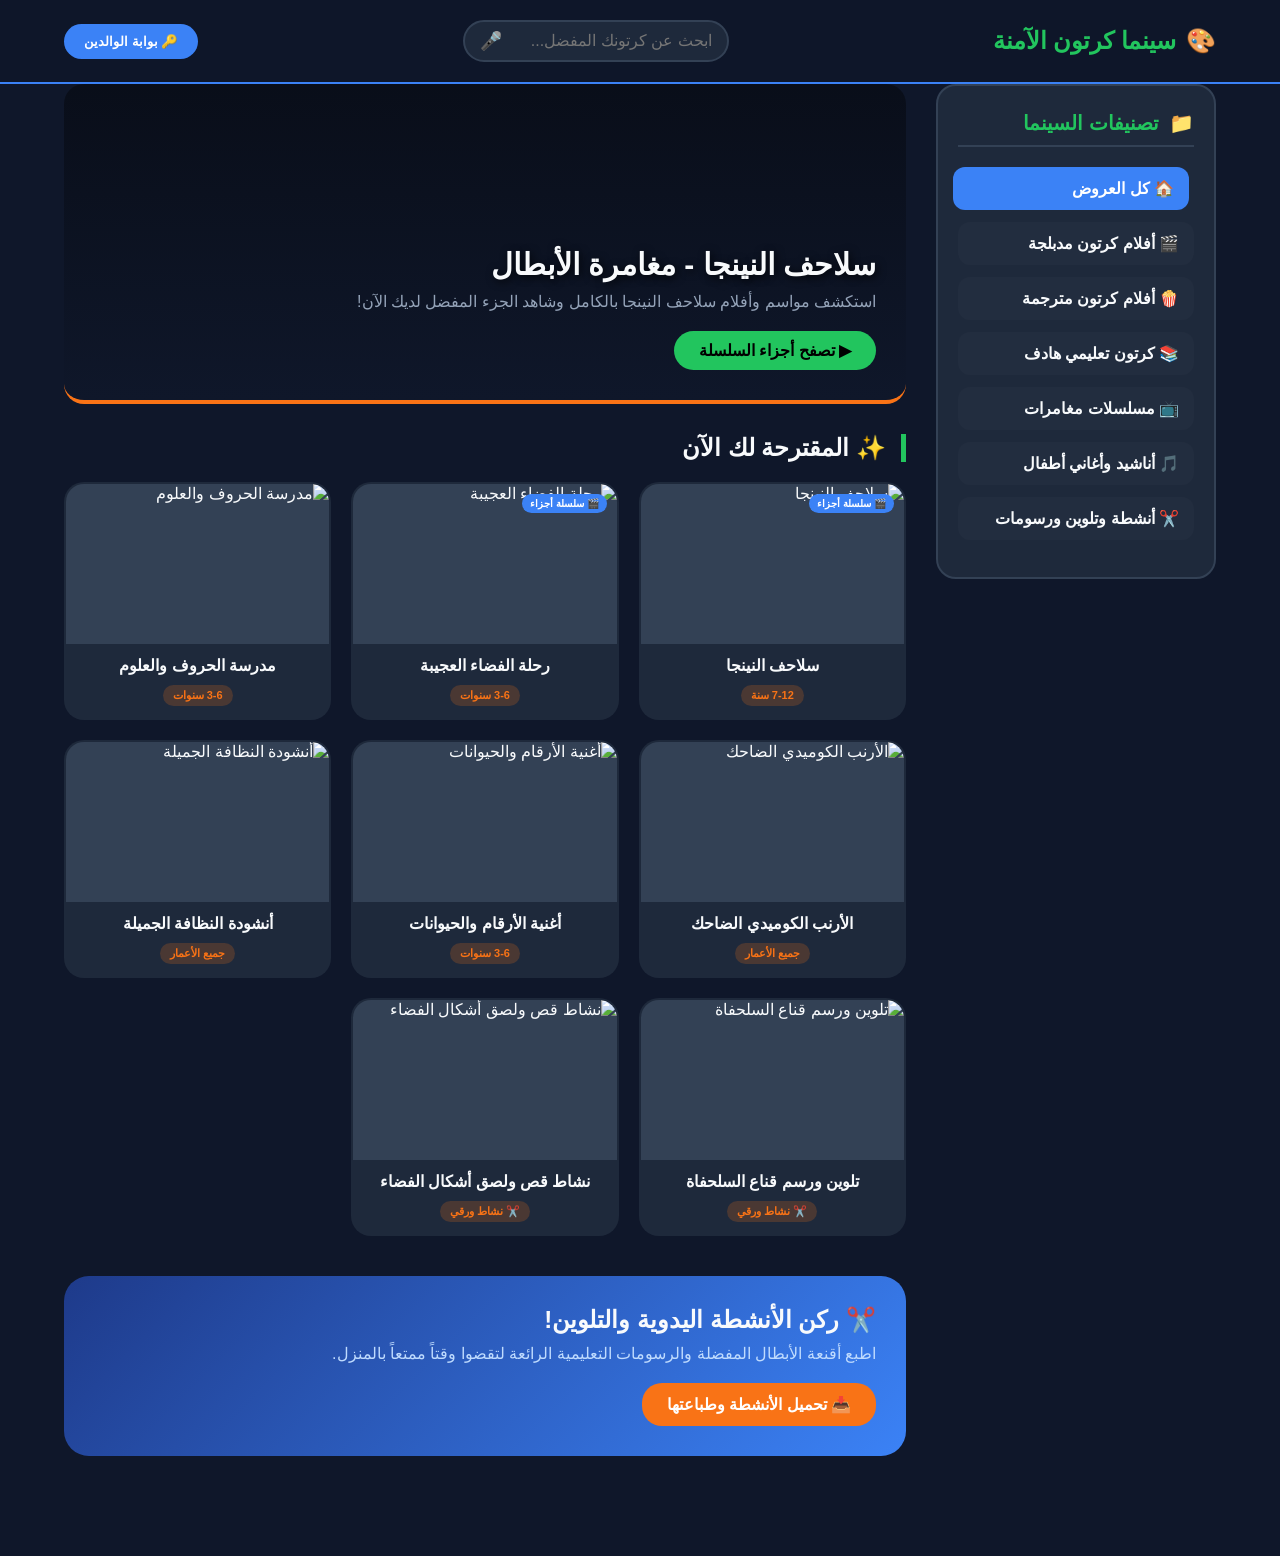
==== index.html @ bc9e305f "Update index.html" ====
<!DOCTYPE html>
<html lang="ar" dir="rtl">
<head>
    <meta charset="UTF-8" />
    <meta name="viewport" content="width=device-width, initial-scale=1.0" />
    <title>سينما الأطفال الآمنة - كرتون وبطولات</title>
    <style>
        /* --- الألوان والهوية البصرية --- */
        :root {
            --bg-dark: #0f172a; 
            --bg-card: #1e293b; 
            --accent-green: #22c55e; 
            --accent-orange: #f97316; 
            --accent-blue: #3b82f6; 
            --text-light: #f8fafc;
            --text-gray: #94a3b8;
        }

        /* --- التنسيق العام --- */
        * {
            box-sizing: border-box;
            margin: 0;
            padding: 0;
            font-family: 'Segoe UI', Tahoma, Geneva, Verdana, sans-serif;
        }

        html {
            scroll-behavior: smooth;
        }

        body {
            background-color: var(--bg-dark);
            color: var(--text-light);
            padding-bottom: 50px;
        }

        /* --- الهيدر --- */
        header {
            display: flex;
            justify-content: space-between;
            align-items: center;
            padding: 20px 5%;
            background-color: rgba(15, 23, 42, 0.95);
            position: sticky;
            top: 0;
            z-index: 1000;
            border-bottom: 2px solid var(--accent-blue);
        }

        .logo {
            font-size: 24px;
            font-weight: bold;
            color: var(--accent-green);
            display: flex;
            align-items: center;
            gap: 10px;
            cursor: pointer;
        }

        .search-bar {
            display: flex;
            align-items: center;
            background: var(--bg-card);
            border-radius: 30px;
            padding: 8px 15px;
            border: 2px solid #334155;
        }

        .search-bar input {
            background: none;
            border: none;
            color: var(--text-light);
            outline: none;
            padding-left: 10px;
            font-size: 16px;
        }

        .voice-btn {
            background: none;
            border: none;
            font-size: 18px;
            cursor: pointer;
            color: var(--accent-orange);
            transition: transform 0.2s;
        }
        .voice-btn:hover {
            transform: scale(1.2);
        }

        .parent-btn {
            background-color: var(--accent-blue);
            color: white;
            border: none;
            padding: 10px 20px;
            border-radius: 20px;
            font-weight: bold;
            cursor: pointer;
            transition: 0.3s;
        }
        .parent-btn:hover {
            background-color: #2563eb;
            box-shadow: 0 0 15px var(--accent-blue);
        }

        /* --- البانر الرئيسي --- */
        .hero-banner {
            background: linear-gradient(to top, var(--bg-dark), rgba(0,0,0,0.4)), 
                        url('https://images.unsplash.com/photo-1534447677768-be436bb09401?q=80&w=1200') no-repeat center/cover;
            height: 320px;
            display: flex;
            align-items: flex-end;
            padding: 30px;
            margin-bottom: 30px;
            border-radius: 20px;
            border-bottom: 4px solid var(--accent-orange);
        }

        .hero-content {
            max-width: 600px;
        }

        .hero-title {
            font-size: 30px;
            color: var(--text-light);
            margin-bottom: 10px;
            text-shadow: 2px 2px 8px rgba(0,0,0,0.8);
        }

        .play-now-btn {
            background-color: var(--accent-green);
            color: #000;
            font-size: 16px;
            font-weight: bold;
            padding: 10px 25px;
            border: none;
            border-radius: 30px;
            cursor: pointer;
            transition: 0.3s;
            text-decoration: none;
            display: inline-block;
        }
        .play-now-btn:hover {
            transform: scale(1.05);
            box-shadow: 0 0 20px var(--accent-green);
        }

        /* --- تقسيم الصفحة الرئيسي --- */
        .main-layout {
            display: flex;
            gap: 30px;
            padding: 0 5%;
            margin-bottom: 50px;
        }

        /* القائمة الجانبية */
        .sidebar {
            width: 280px;
            background-color: var(--bg-card);
            border-radius: 20px;
            padding: 25px 20px;
            height: fit-content;
            border: 2px solid #334155;
            flex-shrink: 0;
        }

        .sidebar-title {
            font-size: 20px;
            color: var(--accent-green);
            margin-bottom: 20px;
            font-weight: bold;
            border-bottom: 2px solid #334155;
            padding-bottom: 10px;
            display: flex;
            align-items: center;
            gap: 10px;
        }

        .sidebar-menu {
            list-style: none;
        }

        .sidebar-item {
            margin-bottom: 12px;
        }

        .sidebar-link {
            color: var(--text-light);
            text-decoration: none;
            display: flex;
            align-items: center;
            gap: 12px;
            padding: 12px 15px;
            border-radius: 12px;
            font-weight: bold;
            transition: 0.2s;
            background-color: rgba(255, 255, 255, 0.02);
        }

        .sidebar-link:hover, .sidebar-link.active {
            background-color: var(--accent-blue);
            color: white;
            transform: translateX(-5px);
        }

        /* المحتوى الرئيسي */
        .content-area {
            flex-grow: 1;
        }

        .section-header-container {
            display: flex;
            justify-content: space-between;
            align-items: center;
            margin-bottom: 20px;
        }

        .section-title {
            font-size: 24px;
            border-right: 5px solid var(--accent-green);
            padding-right: 15px;
        }

        .back-btn {
            background-color: var(--accent-orange);
            color: white;
            border: none;
            padding: 8px 16px;
            border-radius: 15px;
            font-weight: bold;
            cursor: pointer;
            transition: 0.2s;
        }
        .back-btn:hover {
            background-color: #ea580c;
            transform: scale(1.05);
        }

        /* شبكة عرض كروت الكرتون */
        .grid-layout {
            display: grid;
            grid-template-columns: repeat(auto-fill, minmax(200px, 1fr));
            gap: 20px;
        }

        .cartoon-card {
            background-color: var(--bg-card);
            border-radius: 20px;
            overflow: hidden;
            transition: transform 0.3s, box-shadow 0.3s;
            cursor: pointer;
            border: 2px solid transparent;
            display: flex;
            flex-direction: column;
            justify-content: space-between;
            position: relative;
        }

        .cartoon-card:hover {
            transform: translateY(-8px);
            border-color: var(--accent-orange);
            box-shadow: 0 10px 25px rgba(249, 115, 22, 0.3);
        }

        /* شارة تدل على أن الكرتون عبارة عن سلسلة أجزاء */
        .series-badge {
            position: absolute;
            top: 10px;
            right: 10px;
            background-color: var(--accent-blue);
            color: white;
            padding: 4px 8px;
            border-radius: 10px;
            font-size: 10px;
            font-weight: bold;
        }

        .cartoon-thumb {
            width: 100%;
            height: 160px;
            object-fit: cover;
            background-color: #334155;
        }

        .cartoon-info {
            padding: 12px;
            text-align: center;
        }

        .cartoon-name {
            font-size: 16px;
            font-weight: bold;
            margin-bottom: 5px;
        }

        .age-badge {
            display: inline-block;
            background-color: rgba(249, 115, 22, 0.2);
            color: var(--accent-orange);
            padding: 4px 10px;
            border-radius: 12px;
            font-size: 11px;
            font-weight: bold;
            margin-top: 5px;
        }

        /* --- ركن الأنشطة --- */
        .activities-banner {
            background: linear-gradient(135deg, #1e3a8a, #3b82f6);
            border-radius: 25px;
            padding: 30px;
            display: flex;
            justify-content: space-between;
            align-items: center;
            flex-wrap: wrap;
            gap: 20px;
            margin-top: 40px;
        }

        .activities-text h3 {
            font-size: 24px;
            margin-bottom: 10px;
        }

        .activities-text p {
            color: #bfdbfe;
        }

        .download-btn {
            background-color: var(--accent-orange);
            color: white;
            padding: 12px 25px;
            border-radius: 20px;
            font-weight: bold;
            text-decoration: none;
            transition: 0.3s;
        }
        .download-btn:hover {
            background-color: #ea580c;
            box-shadow: 0 0 15px rgba(249, 115, 22, 0.6);
        }

        /* --- نافذة الفيديو المنبثقة --- */
        .video-modal {
            display: none; 
            position: fixed;
            top: 0;
            left: 0;
            width: 100%;
            height: 100%;
            background-color: rgba(15, 23, 42, 0.95);
            z-index: 2000;
            justify-content: center;
            align-items: center;
            padding: 20px;
        }

        .modal-content {
            background-color: var(--bg-card);
            border-radius: 25px;
            width: 100%;
            max-width: 800px;
            border: 2px solid var(--accent-blue);
            overflow: hidden;
            position: relative;
            box-shadow: 0 0 30px var(--accent-blue);
        }

        .close-modal {
            position: absolute;
            top: 15px;
            right: 20px;
            font-size: 30px;
            color: var(--text-light);
            cursor: pointer;
            transition: 0.2s;
            z-index: 10;
        }

        .close-modal:hover {
            color: var(--accent-orange);
            transform: scale(1.2);
        }

        .video-wrapper {
            position: relative;
            padding-bottom: 56.25%; 
            height: 0;
        }

        .video-wrapper iframe {
            position: absolute;
            top: 0;
            left: 0;
            width: 100%;
            height: 100%;
            border: none;
        }

        .modal-info {
            padding: 20px;
            text-align: center;
        }

        .no-results {
            text-align: center;
            font-size: 18px;
            color: var(--text-gray);
            grid-column: 1 / -1;
            padding: 40px;
        }

        /* --- التجاوب مع الشاشات --- */
        @media (max-width: 992px) {
            .main-layout {
                flex-direction: column;
            }
            .sidebar {
                width: 100%;
            }
        }
        @media (max-width: 768px) {
            header {
                flex-direction: column;
                gap: 15px;
            }
            .hero-banner {
                height: 250px;
            }
        }
    </style>
</head>
<body>

    <header>
        <div class="logo" onclick="backToMain()">
            <span>🎨</span> سينما كرتون الآمنة
        </div>
        
        <div class="search-bar">
            <input type="text" id="searchInput" oninput="handleSearch()" placeholder="ابحث عن كرتونك المفضل..." />
            <button class="voice-btn" onclick="startVoiceSearch()" title="ابحث بصوتك">🎤</button>
        </div>

        <button class="parent-btn" onclick="openParentalLock()">🔑 بوابة الوالدين</button>
    </header>

    <div class="main-layout">
        
        <!-- القائمة الجانبية -->
        <aside class="sidebar">
            <div class="sidebar-title">
                <span>📁</span> تصنيفات السينما
            </div>
            <ul class="sidebar-menu">
                <li class="sidebar-item">
                    <a href="#" class="sidebar-link active" onclick="selectCategory('الكل', event)">🏠 كل العروض</a>
                </li>
                <li class="sidebar-item">
                    <a href="#" class="sidebar-link" onclick="selectCategory('مدبلج', event)">🎬 أفلام كرتون مدبلجة</a>
                </li>
                <li class="sidebar-item">
                    <a href="#" class="sidebar-link" onclick="selectCategory('مترجم', event)">🍿 أفلام كرتون مترجمة</a>
                </li>
                <li class="sidebar-item">
                    <a href="#" class="sidebar-link" onclick="selectCategory('تعليمي', event)">📚 كرتون تعليمي هادف</a>
                </li>
                <li class="sidebar-item">
                    <a href="#" class="sidebar-link" onclick="selectCategory('مسلسلات', event)">📺 مسلسلات مغامرات</a>
                </li>
                <li class="sidebar-item">
                    <a href="#" class="sidebar-link" onclick="selectCategory('اناشيد', event)">🎵 أناشيد وأغاني أطفال</a>
                </li>
                <li class="sidebar-item">
                    <a href="#" class="sidebar-link" onclick="selectCategory('انشطة', event)">✂️ أنشطة وتلوين ورسومات</a>
                </li>
            </ul>
        </aside>

        <!-- المحتوى الرئيسي -->
        <main class="content-area">
            
            <section class="hero-banner" id="heroSection">
                <div class="hero-content">
                    <h1 class="hero-title" id="heroTitle">سلاحف النينجا - مغامرة الأبطال</h1>
                    <p style="margin-bottom: 20px; color: var(--text-gray);">استكشف مواسم وأفلام سلاحف النينجا بالكامل وشاهد الجزء المفضل لديك الآن!</p>
                    <button class="play-now-btn" onclick="openSeriesDetails(1)">▶ تصفح أجزاء السلسلة</button>
                </div>
            </section>

            <!-- عنوان الصفحة و أزرار التحكم -->
            <div class="section-header-container">
                <h2 class="section-title" id="pageTitle">✨ المقترحة لك الآن</h2>
                <button class="back-btn" id="backBtn" style="display: none;" onclick="backToMain()">⬅ عودة للرئيسية</button>
            </div>

            <!-- شبكة الكروت -->
            <section class="section-container">
                <div class="grid-layout" id="cardsGrid">
                    <!-- الكروت يتم توليدها ديناميكياً -->
                </div>
            </section>

            <!-- ركن الأنشطة -->
            <section class="activities-banner">
                <div class="activities-text">
                    <h3>✂️ ركن الأنشطة اليدوية والتلوين!</h3>
                    <p>اطبع أقنعة الأبطال المفضلة والرسومات التعليمية الرائعة لتقضوا وقتاً ممتعاً بالمنزل.</p>
                </div>
                <a href="#" class="download-btn" onclick="alert('جاري تحميل كراسة الأنشطة والتلوين الكاملة للطباعة المنزلية!')">📥 تحميل الأنشطة وطباعتها</a>
            </section>

        </main>
    </div>

    <!-- مشغل الفيديو -->
    <div class="video-modal" id="videoModal">
        <div class="modal-content">
            <span class="close-modal" onclick="closeVideo()">&times;</span>
            <div class="video-wrapper">
                <iframe id="videoIframe" src="" allow="accelerometer; autoplay; clipboard-write; encrypted-media; gyroscope; picture-in-picture" allowfullscreen></iframe>
            </div>
            <div class="modal-info">
                <h3 id="modalVideoName" style="font-size: 20px; color: var(--accent-green); margin-bottom: 5px;">اسم الكرتون</h3>
                <p id="modalVideoAge" style="color: var(--accent-orange); font-weight: bold; font-size: 14px;">العمر المناسب</p>
            </div>
        </div>
    </div>

    <!-- الجافا سكريبت المطورة خصيصاً للمجموعات -->
    <script>
        // قاعدة البيانات الجديدة التي تدعم وجود "سلاسل وأجزاء" بداخل الكروت
        const libraryData = [
            {
                id: 1,
                name: "سلاحف النينجا",
                category: "مسلسلات",
                secondaryCategory: "مدبلج",
                age: "7-12 سنة",
                img: "https://images.unsplash.com/photo-1560169897-fc0cdbdfa4d5?q=80&w=300",
                isSeries: true, // علامة تدل على أن هذا الكرتون يحتوي على أجزاء/مواسم
                parts: [
                    { name: "سلاحف النينجا - الموسم الأول", videoUrl: "https://www.youtube.com/embed/gLshK7p9o2E", badge: "الموسم 1" },
                    { name: "سلاحف النينجا - الموسم الثاني", videoUrl: "https://www.youtube.com/embed/gLshK7p9o2E", badge: "الموسم 2" },
                    { name: "فيلم سلاحف النينجا: مغامرة الفضاء", videoUrl: "https://www.youtube.com/embed/fD14S9A_mlo", badge: "فيلم مميز" }
                ]
            },
            {
                id: 2,
                name: "رحلة الفضاء العجيبة",
                category: "تعليمي",
                secondaryCategory: "مدبلج",
                age: "3-6 سنوات",
                img: "https://images.unsplash.com/photo-1451187580459-43490279c0fa?q=80&w=300",
                isSeries: true,
                parts: [
                    { name: "رحلة الفضاء - الحلقة الأولى: كوكب المريخ", videoUrl: "https://www.youtube.com/embed/fD14S9A_mlo", badge: "الحلقة 1" },
                    { name: "رحلة الفضاء - الحلقة الثانية: حلقة زحل اللامعة", videoUrl: "https://www.youtube.com/embed/S_7iWofBfhs", badge: "الحلقة 2" }
                ]
            },
            {
                id: 3,
                name: "مدرسة الحروف والعلوم",
                category: "تعليمي",
                secondaryCategory: "الكل",
                age: "3-6 سنوات",
                img: "https://images.unsplash.com/photo-1503676260728-1c00da094a0b?q=80&w=300",
                videoUrl: "https://www.youtube.com/embed/S_7iWofBfhs" // كرتون عادي بدون أجزاء
            },
            {
                id: 4,
                name: "الأرنب الكوميدي الضاحك",
                category: "مترجم",
                secondaryCategory: "مسلسلات",
                age: "جميع الأعمار",
                img: "https://images.unsplash.com/photo-1534447677768-be436bb09401?q=80&w=300",
                videoUrl: "https://www.youtube.com/embed/XgS8yR8_hO0"
            },
            {
                id: 5,
                name: "أغنية الأرقام والحيوانات",
                category: "اناشيد",
                secondaryCategory: "الكل",
                age: "3-6 سنوات",
                img: "https://images.unsplash.com/photo-1511671782779-c97d3d27a1d4?q=80&w=300",
                videoUrl: "https://www.youtube.com/embed/pT79K0M2gZ0"
            },
            {
                id: 6,
                name: "أنشودة النظافة الجميلة",
                category: "اناشيد",
                secondaryCategory: "الكل",
                age: "جميع الأعمار",
                img: "https://images.unsplash.com/photo-1556911220-e15b29be8c8f?q=80&w=300",
                videoUrl: "https://www.youtube.com/embed/LgRGo8G-2Zg"
            },
            {
                id: 7,
                name: "تلوين ورسم قناع السلحفاة",
                category: "انشطة",
                secondaryCategory: "الكل",
                age: "جميع الأعمار",
                img: "https://images.unsplash.com/photo-1513364776144-60967b0f800f?q=80&w=300",
                isDownloadable: true 
            },
            {
                id: 8,
                name: "نشاط قص ولصق أشكال الفضاء",
                category: "انشطة",
                secondaryCategory: "الكل",
                age: "5-10 سنوات",
                img: "https://images.unsplash.com/photo-1551269901-5c5e14c25df7?q=80&w=300",
                isDownloadable: true
            }
        ];

        let currentCategory = "الكل";
        let isInsideSeries = false; // لمتابعة ما إذا كان المستخدم يتصفح سلسلة أجزاء حالياً

        window.onload = function() {
            renderContent();
        };

        // عرض الكروت الرئيسية
        function renderContent(searchQuery = "") {
            isInsideSeries = false;
            document.getElementById("backBtn").style.display = "none"; // إخفاء زر العودة
            document.getElementById("heroSection").style.display = "flex"; // إظهار البانر
            
            const grid = document.getElementById("cardsGrid");
            grid.innerHTML = ""; 

            const filteredData = libraryData.filter(item => {
                const matchesCategory = (currentCategory === "الكل" || item.category === currentCategory || item.secondaryCategory === currentCategory);
                const matchesSearch = item.name.toLowerCase().includes(searchQuery.toLowerCase());
                return matchesCategory && matchesSearch;
            });

            if (filteredData.length === 0) {
                grid.innerHTML = `<div class="no-results">🔍 لم نجد أي عروض مطابقة لبحثك.. جرب كلمة أخرى ممتعة!</div>`;
                return;
            }

            filteredData.forEach(item => {
                const card = document.createElement("div");
                card.className = "cartoon-card";
                
                // تحديد ماذا يحدث عند الضغط على الكارت
                if (item.isSeries) {
                    // إذا كان سلسلة، يتم عرض أجزائه بالداخل بدلاً من تشغيل الفيديو فوراً
                    card.onclick = () => openSeriesDetails(item.id);
                } else if (item.isDownloadable) {
                    card.onclick = () => alert("📥 جاري تحميل ورقة نشاط: " + item.name + " جاهزة للطباعة المنزلية!");
                } else {
                    card.onclick = () => playVideo(item.name, item.videoUrl, item.age);
                }

                // إضافة شارة زرقاء تدل على وجود أجزاء متعددة بالداخل
                const badgeHTML = item.isSeries ? `<span class="series-badge">🎬 سلسلة أجزاء</span>` : '';

                card.innerHTML = `
                    ${badgeHTML}
                    <img src="${item.img}" alt="${item.name}" class="cartoon-thumb" />
                    <div class="cartoon-info">
                        <div class="cartoon-name">${item.name}</div>
                        <span class="age-badge">${item.isDownloadable ? '✂️ نشاط ورقي' : item.age}</span>
                    </div>
                `;
                grid.appendChild(card);
            });
        }

        // دالة تفتح تفاصيل الأجزاء والمواسم للسلسلة المحددة
        function openSeriesDetails(seriesId) {
            isInsideSeries = true;
            const series = libraryData.find(item => item.id === seriesId);
            if (!series) return;

            // إخفاء البانر العلوي لتركيز الرؤية على الحلقات
            document.getElementById("heroSection").style.display = "none";
            
            // تحديث عنوان الصفحة وإظهار زر العودة
            document.getElementById("pageTitle").innerText = `📂 أجزاء وحلقات: ${series.name}`;
            document.getElementById("backBtn").style.display = "block";

            const grid = document.getElementById("cardsGrid");
            grid.innerHTML = ""; // مسح الشبكة لتنزيل الأجزاء الجديدة

            // إنشاء كروت الأجزاء والمواسم الداخلية
            series.parts.forEach(part => {
                const card = document.createElement("div");
                card.className = "cartoon-card";
                card.onclick = () => playVideo(part.name, part.videoUrl, series.age);

                card.innerHTML = `
                    <img src="${series.img}" alt="${part.name}" class="cartoon-thumb" />
                    <div class="cartoon-info">
                        <div class="cartoon-name">${part.name}</div>
                        <span class="age-badge" style="background-color: var(--accent-blue); color: white;">${part.badge}</span>
                    </div>
                `;
                grid.appendChild(card);
            });

            // التمرير السلس لأول الشبكة
            window.scrollTo({ top: 150, behavior: 'smooth' });
        }

        // العودة للرئيسية وإعادة تهيئة القائمة
        function backToMain() {
            const pageTitle = document.getElementById("pageTitle");
            if (currentCategory === "الكل") pageTitle.innerText = "✨ المقترحة لك الآن";
            else pageTitle.innerText = "🎬 قسم: " + currentCategory;

            document.getElementById("searchInput").value = "";
            renderContent();
        }

        // اختيار الأقسام من القائمة الجانبية
        function selectCategory(category, event) {
            if (event) event.preventDefault();
            
            document.querySelectorAll('.sidebar-link').forEach(link => {
                link.classList.remove('active');
            });
            if (event) {
                event.currentTarget.classList.add('active');
            } else {
                document.querySelector('.sidebar-link').classList.add('active');
            }

            currentCategory = category;
            
            const pageTitle = document.getElementById("pageTitle");
            if (category === "الكل") pageTitle.innerText = "✨ المقترحة لك الآن";
            else pageTitle.innerText = "🎬 قسم: " + (category === "اناشيد" ? "أناشيد الأطفال" : category === "انشطة" ? "أنشطة وتلوين" : category);

            document.getElementById("searchInput").value = "";
            renderContent();
        }

        // البحث اللحظي
        function handleSearch() {
            const query = document.getElementById("searchInput").value;
            renderContent(query);
        }

        // فتح نافذة الفيديو المنبثقة
        function playVideo(videoName, videoUrl, ageLimit) {
            const modal = document.getElementById("videoModal");
            const iframe = document.getElementById("videoIframe");
            
            document.getElementById("modalVideoName").innerText = "شاهد الآن: " + videoName;
            document.getElementById("modalVideoAge").innerText = "👶 مناسب للأعمار: " + ageLimit;
            
            iframe.src = videoUrl + "?autoplay=1&rel=0"; 
            modal.style.display = "flex";
        }

        // إغلاق نافذة الفيديو
        function closeVideo() {
            const modal = document.getElementById("videoModal");
            const iframe = document.getElementById("videoIframe");
            
            iframe.src = ""; 
            modal.style.display = "none";
        }

        // بوابة أولياء الأمور
        function openParentalLock() {
            let num1 = Math.floor(Math.random() * 10) + 1;
            let num2 = Math.floor(Math.random() * 10) + 1;
            let correctAnswer = num1 + num2;
            
            let userAnswer = prompt("بوابة أولياء الأمور آمنة!\nيرجى إثبات أنك شخص بالغ بحل هذه العملية:\n" + num1 + " + " + num2 + " = ؟");
            
            if (parseInt(userAnswer) === correctAnswer) {
                alert("أهلاً بك يا ولي الأمر! تم فتح لوحة التحكم بنجاح لتحديد وقت المشاهدة وفلترة المحتوى.");
            } else {
                alert("إجابة خاطئة! هذه المنطقة مخصصة لأولياء الأمور فقط.");
            }
        }

        // البحث الصوتي
        function startVoiceSearch() {
            alert("🎤 الميكروفون يستمع الآن للطفل... قل اسم الكرتون بصوت واضح!");
        }
    </script>

</body>
</html>
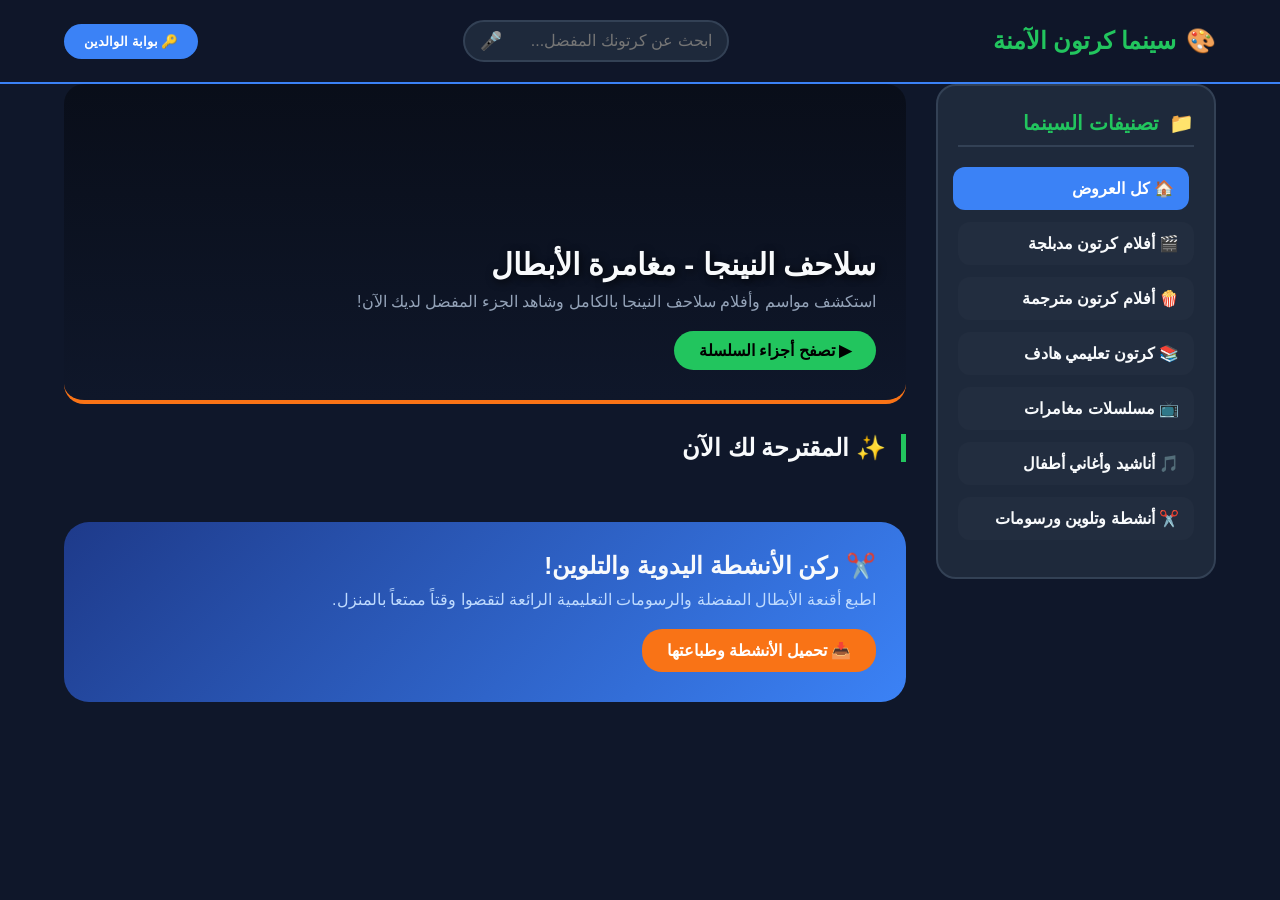
==== commit a9be44e2: "Update index.html" ====
--- a/index.html
+++ b/index.html
@@ -537,12 +537,12 @@
                 secondaryCategory: "مدبلج",
                 age: "7-12 سنة",
                 img: "https://images.unsplash.com/photo-1560169897-fc0cdbdfa4d5?q=80&w=300",
-                isSeries: true, // علامة تدل على أن هذا الكرتون يحتوي على أجزاء/مواسم
+                isSeries: true, 
                 parts: [
-                    { name: "سلاحف النينجا - الموسم الأول", videoUrl: "https://www.youtube.com/embed/gLshK7p9o2E", badge: "الموسم 1" },
-                    { name: "سلاحف النينجا - الموسم الثاني", videoUrl: "https://www.youtube.com/embed/gLshK7p9o2E", badge: "الموسم 2" },
-                    { name: "فيلم سلاحف النينجا: مغامرة الفضاء", videoUrl: "https://www.youtube.com/embed/fD14S9A_mlo", badge: "فيلم مميز" }
-                ]
+                    { 
+                        name: "سلاحف النينجا - الموسم الأول (الحلقة 1)", 
+                        videoUrl: "https://www.dailymotion.com/embed/video/xap685u", // 👈 تم وضع رابط الحلقة هنا
+                        badge: "الموسم 1"
             },
             {
                 id: 2,
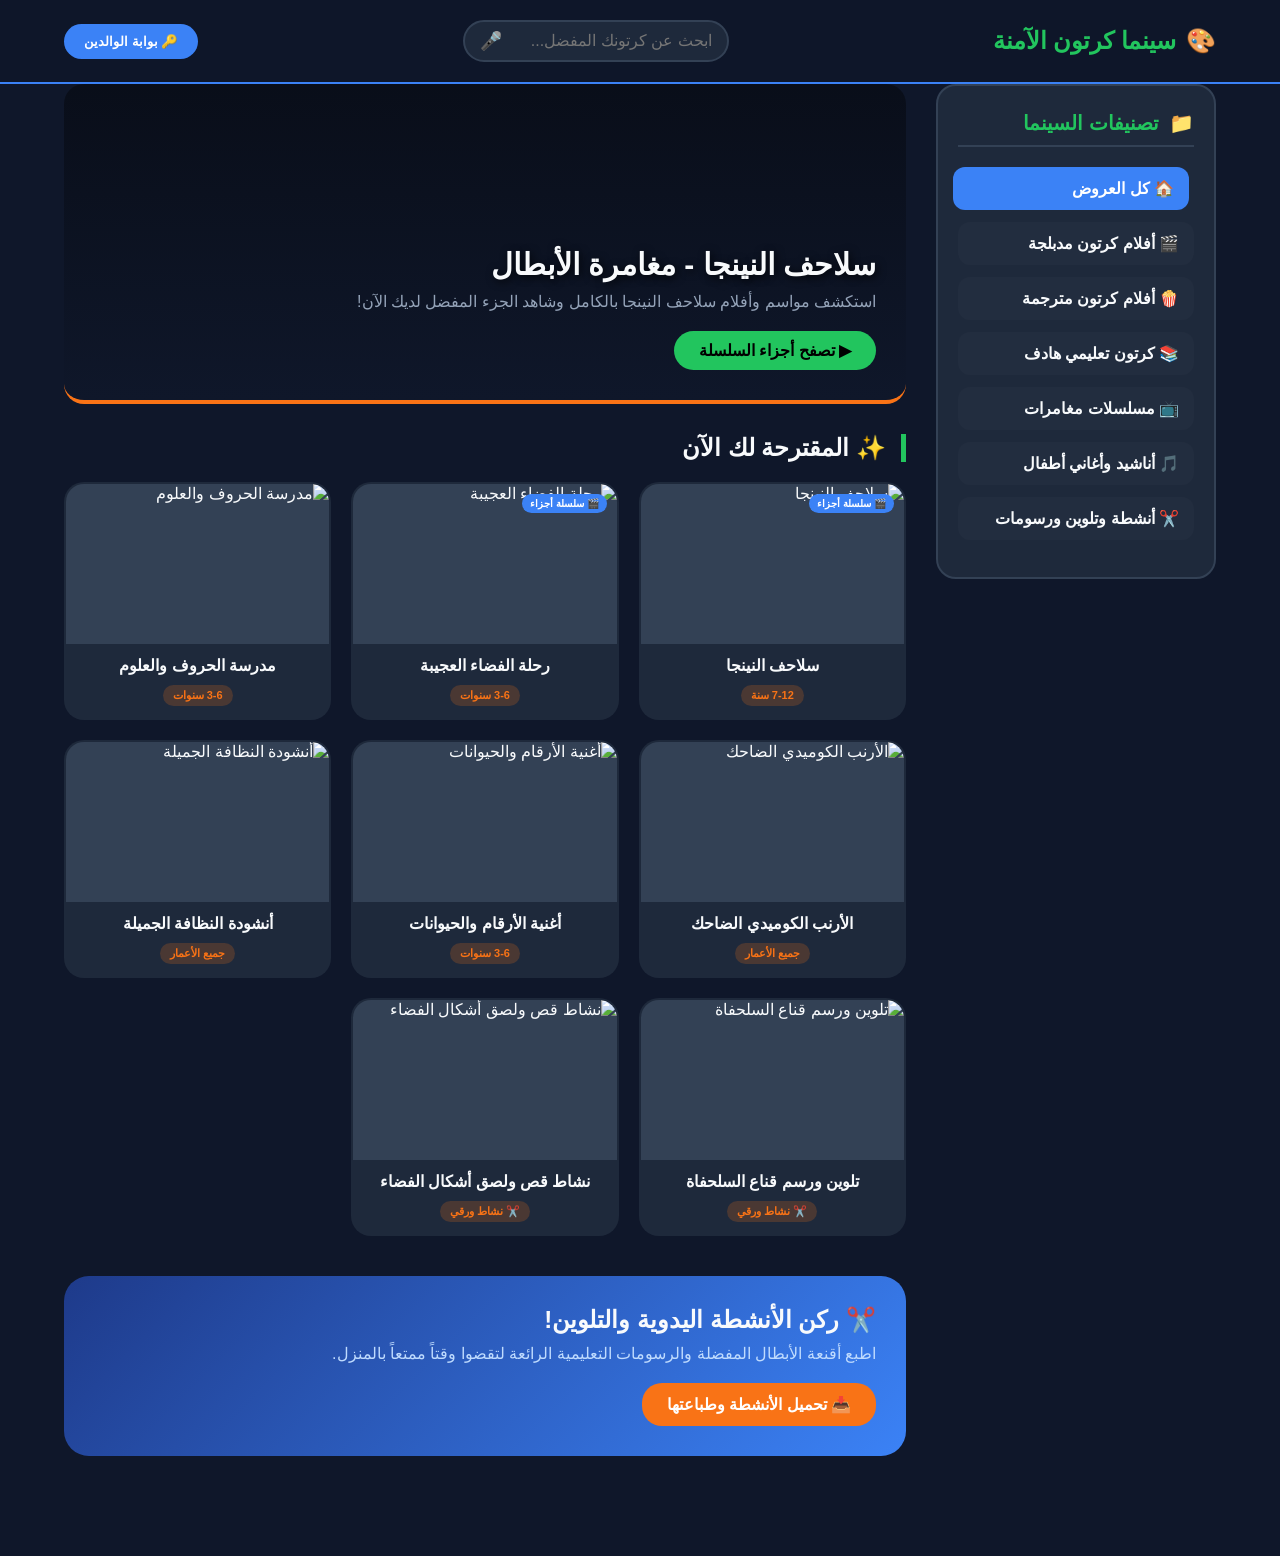
==== commit 80d55bf4: "Update index.html" ====
--- a/index.html
+++ b/index.html
@@ -446,7 +446,6 @@
 
     <div class="main-layout">
         
-        <!-- القائمة الجانبية -->
         <aside class="sidebar">
             <div class="sidebar-title">
                 <span>📁</span> تصنيفات السينما
@@ -476,7 +475,6 @@
             </ul>
         </aside>
 
-        <!-- المحتوى الرئيسي -->
         <main class="content-area">
             
             <section class="hero-banner" id="heroSection">
@@ -487,20 +485,16 @@
                 </div>
             </section>
 
-            <!-- عنوان الصفحة و أزرار التحكم -->
             <div class="section-header-container">
                 <h2 class="section-title" id="pageTitle">✨ المقترحة لك الآن</h2>
                 <button class="back-btn" id="backBtn" style="display: none;" onclick="backToMain()">⬅ عودة للرئيسية</button>
             </div>
 
-            <!-- شبكة الكروت -->
             <section class="section-container">
                 <div class="grid-layout" id="cardsGrid">
-                    <!-- الكروت يتم توليدها ديناميكياً -->
-                </div>
+                    </div>
             </section>
 
-            <!-- ركن الأنشطة -->
             <section class="activities-banner">
                 <div class="activities-text">
                     <h3>✂️ ركن الأنشطة اليدوية والتلوين!</h3>
@@ -512,7 +506,6 @@
         </main>
     </div>
 
-    <!-- مشغل الفيديو -->
     <div class="video-modal" id="videoModal">
         <div class="modal-content">
             <span class="close-modal" onclick="closeVideo()">&times;</span>
@@ -526,9 +519,7 @@
         </div>
     </div>
 
-    <!-- الجافا سكريبت المطورة خصيصاً للمجموعات -->
     <script>
-        // قاعدة البيانات الجديدة التي تدعم وجود "سلاسل وأجزاء" بداخل الكروت
         const libraryData = [
             {
                 id: 1,
@@ -539,10 +530,10 @@
                 img: "https://images.unsplash.com/photo-1560169897-fc0cdbdfa4d5?q=80&w=300",
                 isSeries: true, 
                 parts: [
-                    { 
-                        name: "سلاحف النينجا - الموسم الأول (الحلقة 1)", 
-                        videoUrl: "https://www.dailymotion.com/embed/video/xap685u", // 👈 تم وضع رابط الحلقة هنا
-                        badge: "الموسم 1"
+                    { name: "سلاحف النينجا - الموسم الأول (الحلقة 1)", videoUrl: "https://www.dailymotion.com/embed/video/xap685u", badge: "الموسم 1" },
+                    { name: "سلاحف النينجا - الموسم الثاني", videoUrl: "https://www.youtube.com/embed/gLshK7p9o2E", badge: "الموسم 2" },
+                    { name: "فيلم سلاحف النينجا: مغامرة الفضاء", videoUrl: "https://www.youtube.com/embed/fD14S9A_mlo", badge: "فيلم مميز" }
+                ]
             },
             {
                 id: 2,
@@ -564,7 +555,7 @@
                 secondaryCategory: "الكل",
                 age: "3-6 سنوات",
                 img: "https://images.unsplash.com/photo-1503676260728-1c00da094a0b?q=80&w=300",
-                videoUrl: "https://www.youtube.com/embed/S_7iWofBfhs" // كرتون عادي بدون أجزاء
+                videoUrl: "https://www.youtube.com/embed/S_7iWofBfhs"
             },
             {
                 id: 4,
@@ -614,17 +605,16 @@
         ];
 
         let currentCategory = "الكل";
-        let isInsideSeries = false; // لمتابعة ما إذا كان المستخدم يتصفح سلسلة أجزاء حالياً
+        let isInsideSeries = false;
 
         window.onload = function() {
             renderContent();
         };
 
-        // عرض الكروت الرئيسية
         function renderContent(searchQuery = "") {
             isInsideSeries = false;
-            document.getElementById("backBtn").style.display = "none"; // إخفاء زر العودة
-            document.getElementById("heroSection").style.display = "flex"; // إظهار البانر
+            document.getElementById("backBtn").style.display = "none"; 
+            document.getElementById("heroSection").style.display = "flex"; 
             
             const grid = document.getElementById("cardsGrid");
             grid.innerHTML = ""; 
@@ -644,9 +634,7 @@
                 const card = document.createElement("div");
                 card.className = "cartoon-card";
                 
-                // تحديد ماذا يحدث عند الضغط على الكارت
                 if (item.isSeries) {
-                    // إذا كان سلسلة، يتم عرض أجزائه بالداخل بدلاً من تشغيل الفيديو فوراً
                     card.onclick = () => openSeriesDetails(item.id);
                 } else if (item.isDownloadable) {
                     card.onclick = () => alert("📥 جاري تحميل ورقة نشاط: " + item.name + " جاهزة للطباعة المنزلية!");
@@ -654,7 +642,6 @@
                     card.onclick = () => playVideo(item.name, item.videoUrl, item.age);
                 }
 
-                // إضافة شارة زرقاء تدل على وجود أجزاء متعددة بالداخل
                 const badgeHTML = item.isSeries ? `<span class="series-badge">🎬 سلسلة أجزاء</span>` : '';
 
                 card.innerHTML = `
@@ -669,23 +656,18 @@
             });
         }
 
-        // دالة تفتح تفاصيل الأجزاء والمواسم للسلسلة المحددة
         function openSeriesDetails(seriesId) {
             isInsideSeries = true;
             const series = libraryData.find(item => item.id === seriesId);
             if (!series) return;
 
-            // إخفاء البانر العلوي لتركيز الرؤية على الحلقات
             document.getElementById("heroSection").style.display = "none";
-            
-            // تحديث عنوان الصفحة وإظهار زر العودة
             document.getElementById("pageTitle").innerText = `📂 أجزاء وحلقات: ${series.name}`;
             document.getElementById("backBtn").style.display = "block";
 
             const grid = document.getElementById("cardsGrid");
-            grid.innerHTML = ""; // مسح الشبكة لتنزيل الأجزاء الجديدة
-
-            // إنشاء كروت الأجزاء والمواسم الداخلية
+            grid.innerHTML = ""; 
+
             series.parts.forEach(part => {
                 const card = document.createElement("div");
                 card.className = "cartoon-card";
@@ -701,11 +683,9 @@
                 grid.appendChild(card);
             });
 
-            // التمرير السلس لأول الشبكة
             window.scrollTo({ top: 150, behavior: 'smooth' });
         }
 
-        // العودة للرئيسية وإعادة تهيئة القائمة
         function backToMain() {
             const pageTitle = document.getElementById("pageTitle");
             if (currentCategory === "الكل") pageTitle.innerText = "✨ المقترحة لك الآن";
@@ -715,7 +695,6 @@
             renderContent();
         }
 
-        // اختيار الأقسام من القائمة الجانبية
         function selectCategory(category, event) {
             if (event) event.preventDefault();
             
@@ -738,13 +717,11 @@
             renderContent();
         }
 
-        // البحث اللحظي
         function handleSearch() {
             const query = document.getElementById("searchInput").value;
             renderContent(query);
         }
 
-        // فتح نافذة الفيديو المنبثقة
         function playVideo(videoName, videoUrl, ageLimit) {
             const modal = document.getElementById("videoModal");
             const iframe = document.getElementById("videoIframe");
@@ -756,7 +733,6 @@
             modal.style.display = "flex";
         }
 
-        // إغلاق نافذة الفيديو
         function closeVideo() {
             const modal = document.getElementById("videoModal");
             const iframe = document.getElementById("videoIframe");
@@ -765,7 +741,6 @@
             modal.style.display = "none";
         }
 
-        // بوابة أولياء الأمور
         function openParentalLock() {
             let num1 = Math.floor(Math.random() * 10) + 1;
             let num2 = Math.floor(Math.random() * 10) + 1;
@@ -780,7 +755,6 @@
             }
         }
 
-        // البحث الصوتي
         function startVoiceSearch() {
             alert("🎤 الميكروفون يستمع الآن للطفل... قل اسم الكرتون بصوت واضح!");
         }
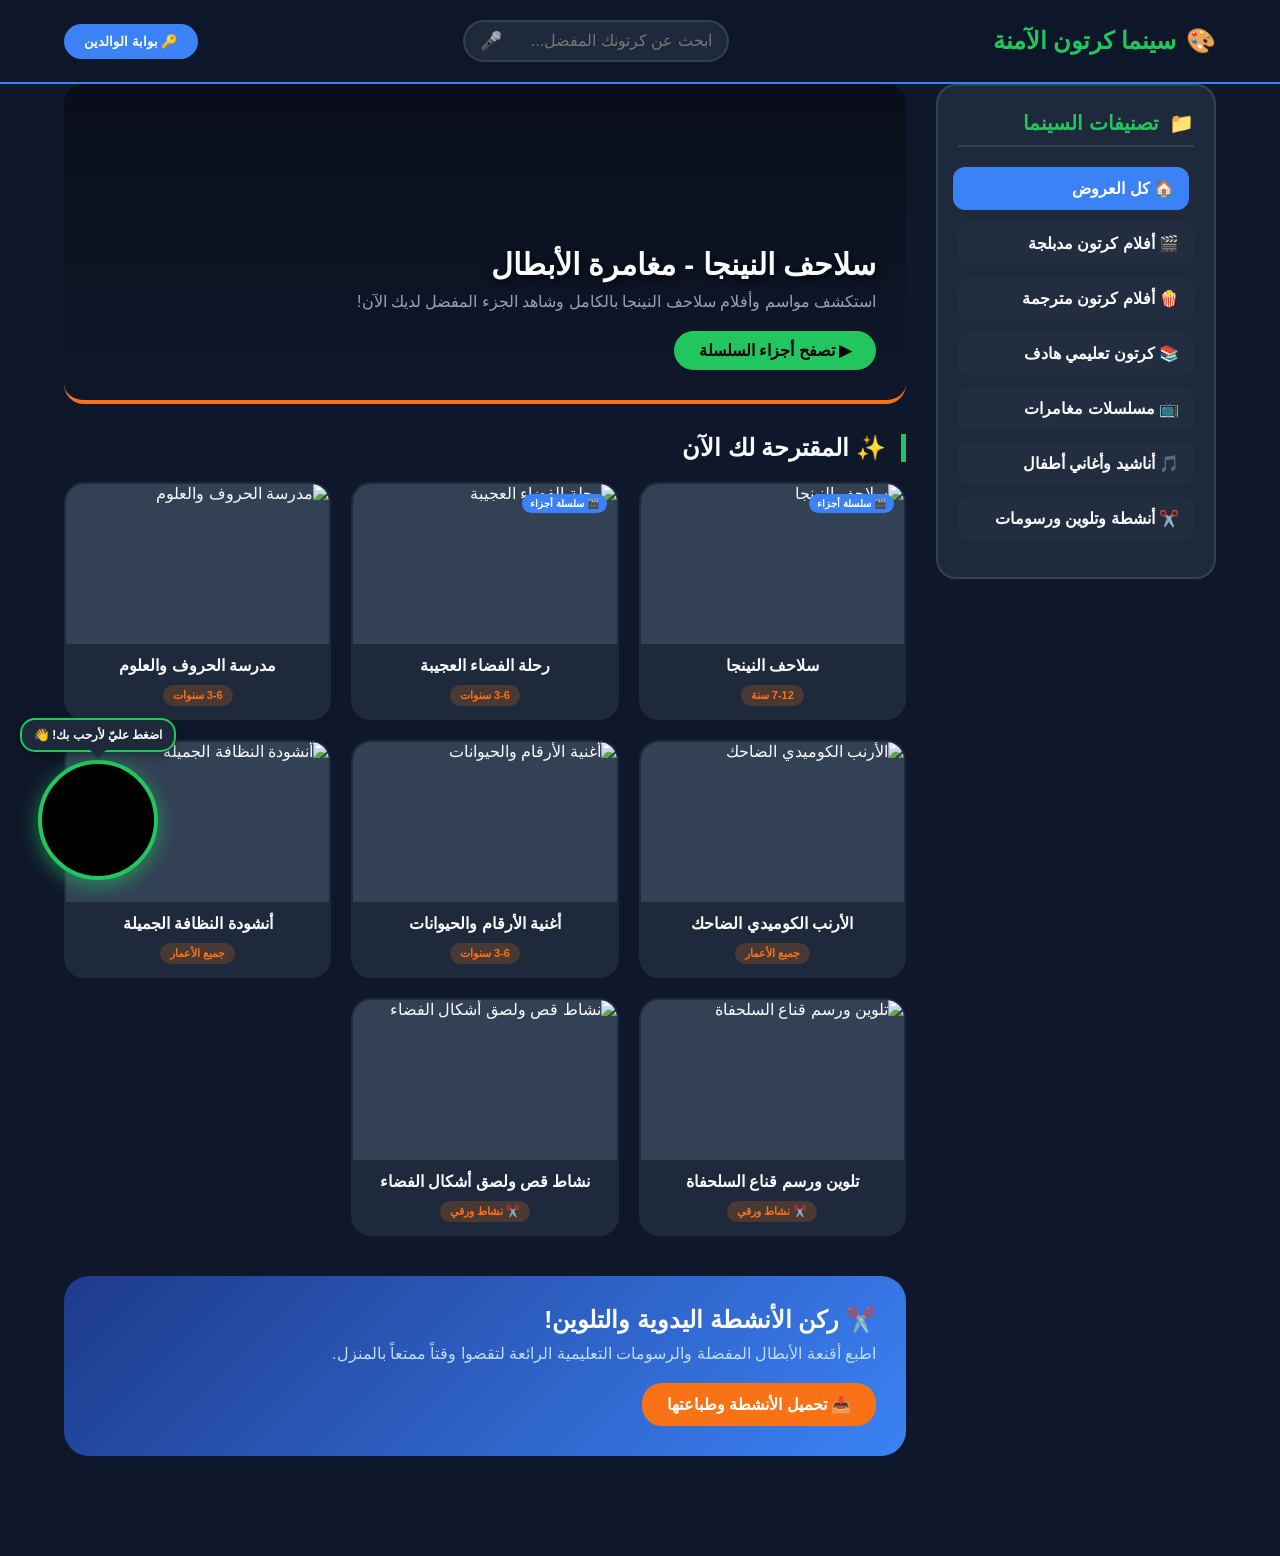
==== commit 906b333d: "Update index.html" ====
--- a/index.html
+++ b/index.html
@@ -32,6 +32,7 @@
             background-color: var(--bg-dark);
             color: var(--text-light);
             padding-bottom: 50px;
+            position: relative;
         }
 
         /* --- الهيدر --- */
@@ -409,6 +410,75 @@
             padding: 40px;
         }
 
+        /* --- 🌟 تصميم مساعد الكرتون التفاعلي في الزاوية 🌟 --- */
+        .interactive-assistant {
+            position: fixed;
+            bottom: 20px;
+            left: 20px;
+            z-index: 9999;
+            display: flex;
+            flex-direction: column;
+            align-items: center;
+            gap: 8px;
+        }
+
+        /* حاوية دائرية للفيديو لتشبه وجوه المساعدين الأذكياء */
+        .assistant-avatar {
+            width: 120px;
+            height: 120px;
+            border-radius: 50%;
+            overflow: hidden;
+            border: 4px solid var(--accent-green);
+            box-shadow: 0 5px 20px rgba(34, 197, 94, 0.6);
+            background-color: #000;
+            cursor: pointer;
+            transition: transform 0.3s;
+        }
+
+        .assistant-avatar:hover {
+            transform: scale(1.1);
+        }
+
+        .assistant-avatar video {
+            width: 100%;
+            height: 100%;
+            object-fit: cover;
+        }
+
+        /* فقاعة نصية تظهر فوق رأس الشخصية تشرح مهمتها */
+        .assistant-bubble {
+            background-color: var(--bg-card);
+            color: var(--text-light);
+            padding: 8px 12px;
+            border-radius: 15px;
+            font-size: 12px;
+            font-weight: bold;
+            border: 2px solid var(--accent-green);
+            text-align: center;
+            box-shadow: 0 4px 10px rgba(0,0,0,0.3);
+            pointer-events: none;
+            position: relative;
+            animation: bounce 2s infinite;
+        }
+
+        .assistant-bubble::after {
+            content: '';
+            position: absolute;
+            bottom: -8px;
+            left: 50%;
+            transform: translateX(-50%);
+            border-width: 8px 8px 0;
+            border-style: solid;
+            border-color: var(--bg-card) transparent;
+            display: block;
+            width: 0;
+        }
+
+        @keyframes bounce {
+            0%, 100% { transform: translateY(0); }
+            50% { transform: translateY(-5px); }
+        }
+
         /* --- التجاوب مع الشاشات --- */
         @media (max-width: 992px) {
             .main-layout {
@@ -425,6 +495,11 @@
             }
             .hero-banner {
                 height: 250px;
+            }
+            /* جعل المساعد أصغر على الهواتف */
+            .assistant-avatar {
+                width: 90px;
+                height: 90px;
             }
         }
     </style>
@@ -446,6 +521,7 @@
 
     <div class="main-layout">
         
+        <!-- القائمة الجانبية -->
         <aside class="sidebar">
             <div class="sidebar-title">
                 <span>📁</span> تصنيفات السينما
@@ -475,6 +551,7 @@
             </ul>
         </aside>
 
+        <!-- المحتوى الرئيسي -->
         <main class="content-area">
             
             <section class="hero-banner" id="heroSection">
@@ -485,16 +562,20 @@
                 </div>
             </section>
 
+            <!-- عنوان الصفحة و أزرار التحكم -->
             <div class="section-header-container">
                 <h2 class="section-title" id="pageTitle">✨ المقترحة لك الآن</h2>
                 <button class="back-btn" id="backBtn" style="display: none;" onclick="backToMain()">⬅ عودة للرئيسية</button>
             </div>
 
+            <!-- شبكة الكروت -->
             <section class="section-container">
                 <div class="grid-layout" id="cardsGrid">
-                    </div>
+                    <!-- الكروت يتم توليدها ديناميكياً -->
+                </div>
             </section>
 
+            <!-- ركن الأنشطة -->
             <section class="activities-banner">
                 <div class="activities-text">
                     <h3>✂️ ركن الأنشطة اليدوية والتلوين!</h3>
@@ -506,6 +587,19 @@
         </main>
     </div>
 
+    <!-- 🌟 المساعد الكرتوني التفاعلي في زاوية الشاشة 🌟 -->
+    <div class="interactive-assistant" id="interactiveAssistant">
+        <div class="assistant-bubble" id="assistantBubble">اضغط عليّ لأرحب بك! 👋</div>
+        <div class="assistant-avatar" onclick="toggleAssistantSpeech()">
+            <!-- فيديو الشخصية الكرتونية المتحركة -->
+            <video id="assistantVideo" playsinline loop>
+                <source src="https://assets.mixkit.co/videos/preview/mixkit-funny-cartoon-monster-talking-and-waving-40156-large.mp4" type="video/mp4">
+                متصفحك لا يدعم تشغيل هذا الفيديو.
+            </video>
+        </div>
+    </div>
+
+    <!-- مشغل الفيديو -->
     <div class="video-modal" id="videoModal">
         <div class="modal-content">
             <span class="close-modal" onclick="closeVideo()">&times;</span>
@@ -519,6 +613,7 @@
         </div>
     </div>
 
+    <!-- الجافا سكريبت المطورة والجاهزة -->
     <script>
         const libraryData = [
             {
@@ -530,6 +625,7 @@
                 img: "https://images.unsplash.com/photo-1560169897-fc0cdbdfa4d5?q=80&w=300",
                 isSeries: true, 
                 parts: [
+                    // هنا تم إدراج رابط الحلقة الأول ديلى موشن بعد تحويله بنجاح لرابط تضمين (Embed) ليعمل بسلاسة
                     { name: "سلاحف النينجا - الموسم الأول (الحلقة 1)", videoUrl: "https://www.dailymotion.com/embed/video/xap685u", badge: "الموسم 1" },
                     { name: "سلاحف النينجا - الموسم الثاني", videoUrl: "https://www.youtube.com/embed/gLshK7p9o2E", badge: "الموسم 2" },
                     { name: "فيلم سلاحف النينجا: مغامرة الفضاء", videoUrl: "https://www.youtube.com/embed/fD14S9A_mlo", badge: "فيلم مميز" }
@@ -609,7 +705,32 @@
 
         window.onload = function() {
             renderContent();
+            
+            // إظهار ترحيب تلقائي بعد ثانيتين من فتح الصفحة
+            setTimeout(() => {
+                document.getElementById("assistantBubble").innerText = "يا مرحباً بك يا بطل! 🍿";
+            }, 2000);
         };
+
+        // دالة التحكم بتشغيل وإيقاف المساعد الكرتوني
+        function toggleAssistantSpeech() {
+            const video = document.getElementById("assistantVideo");
+            const bubble = document.getElementById("assistantBubble");
+            
+            if (video.paused) {
+                video.play();
+                bubble.innerText = "أنا المساعد السحري! استمتع بالمشاهدة! 🎉";
+                
+                // إيقاف الحركة تلقائياً بعد 8 ثوانٍ لتوفير موارد المتصفح
+                setTimeout(() => {
+                    video.pause();
+                    bubble.innerText = "اضغط عليّ مجدداً لأتحدث! 👍";
+                }, 8000);
+            } else {
+                video.pause();
+                bubble.innerText = "اضغط عليّ مجدداً لأتحدث! 👍";
+            }
+        }
 
         function renderContent(searchQuery = "") {
             isInsideSeries = false;
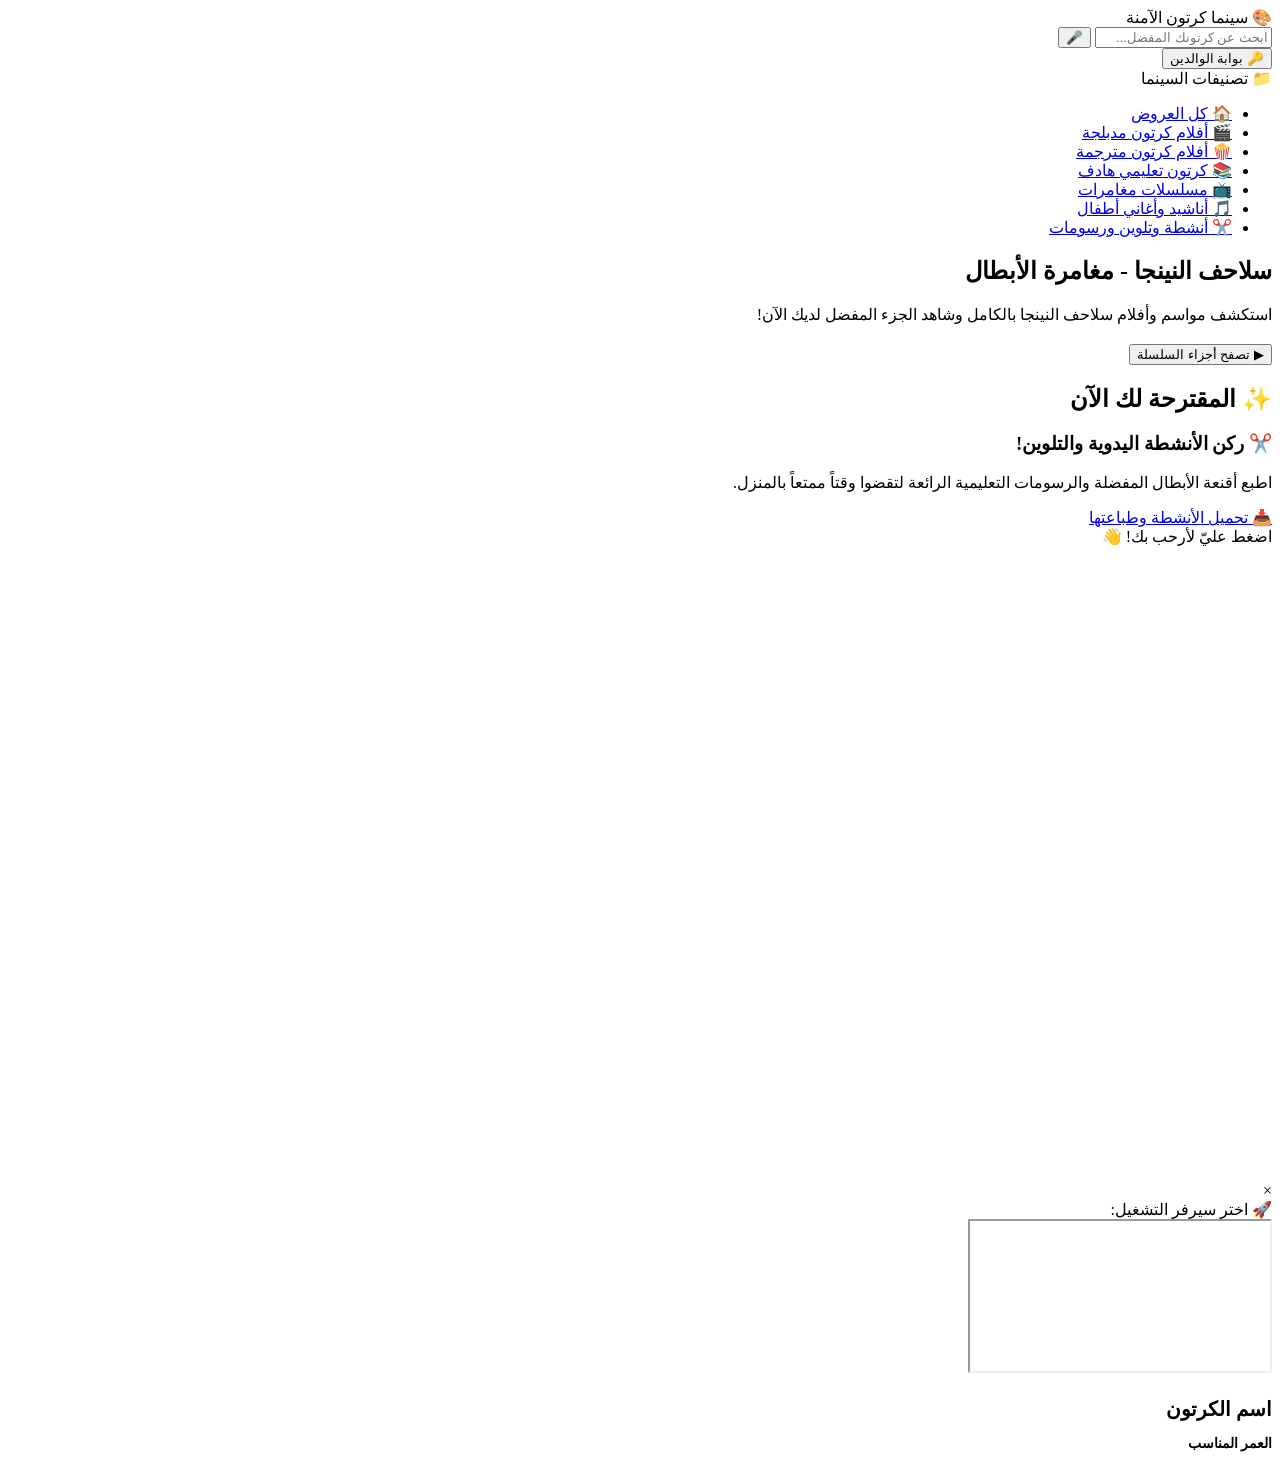
==== commit c6a25d5a: "Update index.html" ====
--- a/index.html
+++ b/index.html
@@ -4,508 +4,12 @@
     <meta charset="UTF-8" />
     <meta name="viewport" content="width=device-width, initial-scale=1.0" />
     <title>سينما الأطفال الآمنة - كرتون وبطولات</title>
-    <style>
-        /* --- الألوان والهوية البصرية --- */
-        :root {
-            --bg-dark: #0f172a; 
-            --bg-card: #1e293b; 
-            --accent-green: #22c55e; 
-            --accent-orange: #f97316; 
-            --accent-blue: #3b82f6; 
-            --text-light: #f8fafc;
-            --text-gray: #94a3b8;
-        }
-
-        /* --- التنسيق العام --- */
-        * {
-            box-sizing: border-box;
-            margin: 0;
-            padding: 0;
-            font-family: 'Segoe UI', Tahoma, Geneva, Verdana, sans-serif;
-        }
-
-        html {
-            scroll-behavior: smooth;
-        }
-
-        body {
-            background-color: var(--bg-dark);
-            color: var(--text-light);
-            padding-bottom: 50px;
-            position: relative;
-        }
-
-        /* --- الهيدر --- */
-        header {
-            display: flex;
-            justify-content: space-between;
-            align-items: center;
-            padding: 20px 5%;
-            background-color: rgba(15, 23, 42, 0.95);
-            position: sticky;
-            top: 0;
-            z-index: 1000;
-            border-bottom: 2px solid var(--accent-blue);
-        }
-
-        .logo {
-            font-size: 24px;
-            font-weight: bold;
-            color: var(--accent-green);
-            display: flex;
-            align-items: center;
-            gap: 10px;
-            cursor: pointer;
-        }
-
-        .search-bar {
-            display: flex;
-            align-items: center;
-            background: var(--bg-card);
-            border-radius: 30px;
-            padding: 8px 15px;
-            border: 2px solid #334155;
-        }
-
-        .search-bar input {
-            background: none;
-            border: none;
-            color: var(--text-light);
-            outline: none;
-            padding-left: 10px;
-            font-size: 16px;
-        }
-
-        .voice-btn {
-            background: none;
-            border: none;
-            font-size: 18px;
-            cursor: pointer;
-            color: var(--accent-orange);
-            transition: transform 0.2s;
-        }
-        .voice-btn:hover {
-            transform: scale(1.2);
-        }
-
-        .parent-btn {
-            background-color: var(--accent-blue);
-            color: white;
-            border: none;
-            padding: 10px 20px;
-            border-radius: 20px;
-            font-weight: bold;
-            cursor: pointer;
-            transition: 0.3s;
-        }
-        .parent-btn:hover {
-            background-color: #2563eb;
-            box-shadow: 0 0 15px var(--accent-blue);
-        }
-
-        /* --- البانر الرئيسي --- */
-        .hero-banner {
-            background: linear-gradient(to top, var(--bg-dark), rgba(0,0,0,0.4)), 
-                        url('https://images.unsplash.com/photo-1534447677768-be436bb09401?q=80&w=1200') no-repeat center/cover;
-            height: 320px;
-            display: flex;
-            align-items: flex-end;
-            padding: 30px;
-            margin-bottom: 30px;
-            border-radius: 20px;
-            border-bottom: 4px solid var(--accent-orange);
-        }
-
-        .hero-content {
-            max-width: 600px;
-        }
-
-        .hero-title {
-            font-size: 30px;
-            color: var(--text-light);
-            margin-bottom: 10px;
-            text-shadow: 2px 2px 8px rgba(0,0,0,0.8);
-        }
-
-        .play-now-btn {
-            background-color: var(--accent-green);
-            color: #000;
-            font-size: 16px;
-            font-weight: bold;
-            padding: 10px 25px;
-            border: none;
-            border-radius: 30px;
-            cursor: pointer;
-            transition: 0.3s;
-            text-decoration: none;
-            display: inline-block;
-        }
-        .play-now-btn:hover {
-            transform: scale(1.05);
-            box-shadow: 0 0 20px var(--accent-green);
-        }
-
-        /* --- تقسيم الصفحة الرئيسي --- */
-        .main-layout {
-            display: flex;
-            gap: 30px;
-            padding: 0 5%;
-            margin-bottom: 50px;
-        }
-
-        /* القائمة الجانبية */
-        .sidebar {
-            width: 280px;
-            background-color: var(--bg-card);
-            border-radius: 20px;
-            padding: 25px 20px;
-            height: fit-content;
-            border: 2px solid #334155;
-            flex-shrink: 0;
-        }
-
-        .sidebar-title {
-            font-size: 20px;
-            color: var(--accent-green);
-            margin-bottom: 20px;
-            font-weight: bold;
-            border-bottom: 2px solid #334155;
-            padding-bottom: 10px;
-            display: flex;
-            align-items: center;
-            gap: 10px;
-        }
-
-        .sidebar-menu {
-            list-style: none;
-        }
-
-        .sidebar-item {
-            margin-bottom: 12px;
-        }
-
-        .sidebar-link {
-            color: var(--text-light);
-            text-decoration: none;
-            display: flex;
-            align-items: center;
-            gap: 12px;
-            padding: 12px 15px;
-            border-radius: 12px;
-            font-weight: bold;
-            transition: 0.2s;
-            background-color: rgba(255, 255, 255, 0.02);
-        }
-
-        .sidebar-link:hover, .sidebar-link.active {
-            background-color: var(--accent-blue);
-            color: white;
-            transform: translateX(-5px);
-        }
-
-        /* المحتوى الرئيسي */
-        .content-area {
-            flex-grow: 1;
-        }
-
-        .section-header-container {
-            display: flex;
-            justify-content: space-between;
-            align-items: center;
-            margin-bottom: 20px;
-        }
-
-        .section-title {
-            font-size: 24px;
-            border-right: 5px solid var(--accent-green);
-            padding-right: 15px;
-        }
-
-        .back-btn {
-            background-color: var(--accent-orange);
-            color: white;
-            border: none;
-            padding: 8px 16px;
-            border-radius: 15px;
-            font-weight: bold;
-            cursor: pointer;
-            transition: 0.2s;
-        }
-        .back-btn:hover {
-            background-color: #ea580c;
-            transform: scale(1.05);
-        }
-
-        /* شبكة عرض كروت الكرتون */
-        .grid-layout {
-            display: grid;
-            grid-template-columns: repeat(auto-fill, minmax(200px, 1fr));
-            gap: 20px;
-        }
-
-        .cartoon-card {
-            background-color: var(--bg-card);
-            border-radius: 20px;
-            overflow: hidden;
-            transition: transform 0.3s, box-shadow 0.3s;
-            cursor: pointer;
-            border: 2px solid transparent;
-            display: flex;
-            flex-direction: column;
-            justify-content: space-between;
-            position: relative;
-        }
-
-        .cartoon-card:hover {
-            transform: translateY(-8px);
-            border-color: var(--accent-orange);
-            box-shadow: 0 10px 25px rgba(249, 115, 22, 0.3);
-        }
-
-        /* شارة تدل على أن الكرتون عبارة عن سلسلة أجزاء */
-        .series-badge {
-            position: absolute;
-            top: 10px;
-            right: 10px;
-            background-color: var(--accent-blue);
-            color: white;
-            padding: 4px 8px;
-            border-radius: 10px;
-            font-size: 10px;
-            font-weight: bold;
-        }
-
-        .cartoon-thumb {
-            width: 100%;
-            height: 160px;
-            object-fit: cover;
-            background-color: #334155;
-        }
-
-        .cartoon-info {
-            padding: 12px;
-            text-align: center;
-        }
-
-        .cartoon-name {
-            font-size: 16px;
-            font-weight: bold;
-            margin-bottom: 5px;
-        }
-
-        .age-badge {
-            display: inline-block;
-            background-color: rgba(249, 115, 22, 0.2);
-            color: var(--accent-orange);
-            padding: 4px 10px;
-            border-radius: 12px;
-            font-size: 11px;
-            font-weight: bold;
-            margin-top: 5px;
-        }
-
-        /* --- ركن الأنشطة --- */
-        .activities-banner {
-            background: linear-gradient(135deg, #1e3a8a, #3b82f6);
-            border-radius: 25px;
-            padding: 30px;
-            display: flex;
-            justify-content: space-between;
-            align-items: center;
-            flex-wrap: wrap;
-            gap: 20px;
-            margin-top: 40px;
-        }
-
-        .activities-text h3 {
-            font-size: 24px;
-            margin-bottom: 10px;
-        }
-
-        .activities-text p {
-            color: #bfdbfe;
-        }
-
-        .download-btn {
-            background-color: var(--accent-orange);
-            color: white;
-            padding: 12px 25px;
-            border-radius: 20px;
-            font-weight: bold;
-            text-decoration: none;
-            transition: 0.3s;
-        }
-        .download-btn:hover {
-            background-color: #ea580c;
-            box-shadow: 0 0 15px rgba(249, 115, 22, 0.6);
-        }
-
-        /* --- نافذة الفيديو المنبثقة --- */
-        .video-modal {
-            display: none; 
-            position: fixed;
-            top: 0;
-            left: 0;
-            width: 100%;
-            height: 100%;
-            background-color: rgba(15, 23, 42, 0.95);
-            z-index: 2000;
-            justify-content: center;
-            align-items: center;
-            padding: 20px;
-        }
-
-        .modal-content {
-            background-color: var(--bg-card);
-            border-radius: 25px;
-            width: 100%;
-            max-width: 800px;
-            border: 2px solid var(--accent-blue);
-            overflow: hidden;
-            position: relative;
-            box-shadow: 0 0 30px var(--accent-blue);
-        }
-
-        .close-modal {
-            position: absolute;
-            top: 15px;
-            right: 20px;
-            font-size: 30px;
-            color: var(--text-light);
-            cursor: pointer;
-            transition: 0.2s;
-            z-index: 10;
-        }
-
-        .close-modal:hover {
-            color: var(--accent-orange);
-            transform: scale(1.2);
-        }
-
-        .video-wrapper {
-            position: relative;
-            padding-bottom: 56.25%; 
-            height: 0;
-        }
-
-        .video-wrapper iframe {
-            position: absolute;
-            top: 0;
-            left: 0;
-            width: 100%;
-            height: 100%;
-            border: none;
-        }
-
-        .modal-info {
-            padding: 20px;
-            text-align: center;
-        }
-
-        .no-results {
-            text-align: center;
-            font-size: 18px;
-            color: var(--text-gray);
-            grid-column: 1 / -1;
-            padding: 40px;
-        }
-
-        /* --- 🌟 تصميم مساعد الكرتون التفاعلي في الزاوية 🌟 --- */
-        .interactive-assistant {
-            position: fixed;
-            bottom: 20px;
-            left: 20px;
-            z-index: 9999;
-            display: flex;
-            flex-direction: column;
-            align-items: center;
-            gap: 8px;
-        }
-
-        /* حاوية دائرية للفيديو لتشبه وجوه المساعدين الأذكياء */
-        .assistant-avatar {
-            width: 120px;
-            height: 120px;
-            border-radius: 50%;
-            overflow: hidden;
-            border: 4px solid var(--accent-green);
-            box-shadow: 0 5px 20px rgba(34, 197, 94, 0.6);
-            background-color: #000;
-            cursor: pointer;
-            transition: transform 0.3s;
-        }
-
-        .assistant-avatar:hover {
-            transform: scale(1.1);
-        }
-
-        .assistant-avatar video {
-            width: 100%;
-            height: 100%;
-            object-fit: cover;
-        }
-
-        /* فقاعة نصية تظهر فوق رأس الشخصية تشرح مهمتها */
-        .assistant-bubble {
-            background-color: var(--bg-card);
-            color: var(--text-light);
-            padding: 8px 12px;
-            border-radius: 15px;
-            font-size: 12px;
-            font-weight: bold;
-            border: 2px solid var(--accent-green);
-            text-align: center;
-            box-shadow: 0 4px 10px rgba(0,0,0,0.3);
-            pointer-events: none;
-            position: relative;
-            animation: bounce 2s infinite;
-        }
-
-        .assistant-bubble::after {
-            content: '';
-            position: absolute;
-            bottom: -8px;
-            left: 50%;
-            transform: translateX(-50%);
-            border-width: 8px 8px 0;
-            border-style: solid;
-            border-color: var(--bg-card) transparent;
-            display: block;
-            width: 0;
-        }
-
-        @keyframes bounce {
-            0%, 100% { transform: translateY(0); }
-            50% { transform: translateY(-5px); }
-        }
-
-        /* --- التجاوب مع الشاشات --- */
-        @media (max-width: 992px) {
-            .main-layout {
-                flex-direction: column;
-            }
-            .sidebar {
-                width: 100%;
-            }
-        }
-        @media (max-width: 768px) {
-            header {
-                flex-direction: column;
-                gap: 15px;
-            }
-            .hero-banner {
-                height: 250px;
-            }
-            /* جعل المساعد أصغر على الهواتف */
-            .assistant-avatar {
-                width: 90px;
-                height: 90px;
-            }
-        }
-    </style>
+    <!-- ربط ملف التنسيقات -->
+    <link rel="stylesheet" href="styles.css" />
 </head>
 <body>
 
+    <!-- الهيدر -->
     <header>
         <div class="logo" onclick="backToMain()">
             <span>🎨</span> سينما كرتون الآمنة
@@ -519,6 +23,7 @@
         <button class="parent-btn" onclick="openParentalLock()">🔑 بوابة الوالدين</button>
     </header>
 
+    <!-- التقسيم الرئيسي -->
     <div class="main-layout">
         
         <!-- القائمة الجانبية -->
@@ -568,11 +73,9 @@
                 <button class="back-btn" id="backBtn" style="display: none;" onclick="backToMain()">⬅ عودة للرئيسية</button>
             </div>
 
-            <!-- شبكة الكروت -->
-            <section class="section-container">
-                <div class="grid-layout" id="cardsGrid">
-                    <!-- الكروت يتم توليدها ديناميكياً -->
-                </div>
+            <!-- شبكة الكروت وتقسيماتها -->
+            <section class="section-container" id="displayContainer">
+                <!-- الكروت والتقسيمات تنشأ هنا تلقائياً -->
             </section>
 
             <!-- ركن الأنشطة -->
@@ -587,22 +90,27 @@
         </main>
     </div>
 
-    <!-- 🌟 المساعد الكرتوني التفاعلي في زاوية الشاشة 🌟 -->
+    <!-- المساعد الكرتوني التفاعلي -->
     <div class="interactive-assistant" id="interactiveAssistant">
         <div class="assistant-bubble" id="assistantBubble">اضغط عليّ لأرحب بك! 👋</div>
         <div class="assistant-avatar" onclick="toggleAssistantSpeech()">
-            <!-- فيديو الشخصية الكرتونية المتحركة -->
-            <video id="assistantVideo" playsinline loop>
-                <source src="https://assets.mixkit.co/videos/preview/mixkit-funny-cartoon-monster-talking-and-waving-40156-large.mp4" type="video/mp4">
+            <video id="assistantVideo" playsinline loop style="width: 100%; height: 100%; object-fit: cover;">
+                <source src="cartoon.mp4" type="video/mp4">
                 متصفحك لا يدعم تشغيل هذا الفيديو.
             </video>
         </div>
     </div>
 
-    <!-- مشغل الفيديو -->
+    <!-- مشغل الفيديو المنبثق -->
     <div class="video-modal" id="videoModal">
         <div class="modal-content">
             <span class="close-modal" onclick="closeVideo()">&times;</span>
+            
+            <div class="servers-container" id="serversContainer">
+                <span class="server-label">🚀 اختر سيرفر التشغيل:</span>
+                <div id="serversList" style="display: inline-flex; gap: 8px;"></div>
+            </div>
+
             <div class="video-wrapper">
                 <iframe id="videoIframe" src="" allow="accelerometer; autoplay; clipboard-write; encrypted-media; gyroscope; picture-in-picture" allowfullscreen></iframe>
             </div>
@@ -613,273 +121,7 @@
         </div>
     </div>
 
-    <!-- الجافا سكريبت المطورة والجاهزة -->
-    <script>
-        const libraryData = [
-            {
-                id: 1,
-                name: "سلاحف النينجا",
-                category: "مسلسلات",
-                secondaryCategory: "مدبلج",
-                age: "7-12 سنة",
-                img: "https://images.unsplash.com/photo-1560169897-fc0cdbdfa4d5?q=80&w=300",
-                isSeries: true, 
-                parts: [
-                    // هنا تم إدراج رابط الحلقة الأول ديلى موشن بعد تحويله بنجاح لرابط تضمين (Embed) ليعمل بسلاسة
-                    { name: "سلاحف النينجا - الموسم الأول (الحلقة 1)", videoUrl: "https://www.dailymotion.com/embed/video/xap685u", badge: "الموسم 1" },
-                    { name: "سلاحف النينجا - الموسم الثاني", videoUrl: "https://www.youtube.com/embed/gLshK7p9o2E", badge: "الموسم 2" },
-                    { name: "فيلم سلاحف النينجا: مغامرة الفضاء", videoUrl: "https://www.youtube.com/embed/fD14S9A_mlo", badge: "فيلم مميز" }
-                ]
-            },
-            {
-                id: 2,
-                name: "رحلة الفضاء العجيبة",
-                category: "تعليمي",
-                secondaryCategory: "مدبلج",
-                age: "3-6 سنوات",
-                img: "https://images.unsplash.com/photo-1451187580459-43490279c0fa?q=80&w=300",
-                isSeries: true,
-                parts: [
-                    { name: "رحلة الفضاء - الحلقة الأولى: كوكب المريخ", videoUrl: "https://www.youtube.com/embed/fD14S9A_mlo", badge: "الحلقة 1" },
-                    { name: "رحلة الفضاء - الحلقة الثانية: حلقة زحل اللامعة", videoUrl: "https://www.youtube.com/embed/S_7iWofBfhs", badge: "الحلقة 2" }
-                ]
-            },
-            {
-                id: 3,
-                name: "مدرسة الحروف والعلوم",
-                category: "تعليمي",
-                secondaryCategory: "الكل",
-                age: "3-6 سنوات",
-                img: "https://images.unsplash.com/photo-1503676260728-1c00da094a0b?q=80&w=300",
-                videoUrl: "https://www.youtube.com/embed/S_7iWofBfhs"
-            },
-            {
-                id: 4,
-                name: "الأرنب الكوميدي الضاحك",
-                category: "مترجم",
-                secondaryCategory: "مسلسلات",
-                age: "جميع الأعمار",
-                img: "https://images.unsplash.com/photo-1534447677768-be436bb09401?q=80&w=300",
-                videoUrl: "https://www.youtube.com/embed/XgS8yR8_hO0"
-            },
-            {
-                id: 5,
-                name: "أغنية الأرقام والحيوانات",
-                category: "اناشيد",
-                secondaryCategory: "الكل",
-                age: "3-6 سنوات",
-                img: "https://images.unsplash.com/photo-1511671782779-c97d3d27a1d4?q=80&w=300",
-                videoUrl: "https://www.youtube.com/embed/pT79K0M2gZ0"
-            },
-            {
-                id: 6,
-                name: "أنشودة النظافة الجميلة",
-                category: "اناشيد",
-                secondaryCategory: "الكل",
-                age: "جميع الأعمار",
-                img: "https://images.unsplash.com/photo-1556911220-e15b29be8c8f?q=80&w=300",
-                videoUrl: "https://www.youtube.com/embed/LgRGo8G-2Zg"
-            },
-            {
-                id: 7,
-                name: "تلوين ورسم قناع السلحفاة",
-                category: "انشطة",
-                secondaryCategory: "الكل",
-                age: "جميع الأعمار",
-                img: "https://images.unsplash.com/photo-1513364776144-60967b0f800f?q=80&w=300",
-                isDownloadable: true 
-            },
-            {
-                id: 8,
-                name: "نشاط قص ولصق أشكال الفضاء",
-                category: "انشطة",
-                secondaryCategory: "الكل",
-                age: "5-10 سنوات",
-                img: "https://images.unsplash.com/photo-1551269901-5c5e14c25df7?q=80&w=300",
-                isDownloadable: true
-            }
-        ];
-
-        let currentCategory = "الكل";
-        let isInsideSeries = false;
-
-        window.onload = function() {
-            renderContent();
-            
-            // إظهار ترحيب تلقائي بعد ثانيتين من فتح الصفحة
-            setTimeout(() => {
-                document.getElementById("assistantBubble").innerText = "يا مرحباً بك يا بطل! 🍿";
-            }, 2000);
-        };
-
-        // دالة التحكم بتشغيل وإيقاف المساعد الكرتوني
-        function toggleAssistantSpeech() {
-            const video = document.getElementById("assistantVideo");
-            const bubble = document.getElementById("assistantBubble");
-            
-            if (video.paused) {
-                video.play();
-                bubble.innerText = "أنا المساعد السحري! استمتع بالمشاهدة! 🎉";
-                
-                // إيقاف الحركة تلقائياً بعد 8 ثوانٍ لتوفير موارد المتصفح
-                setTimeout(() => {
-                    video.pause();
-                    bubble.innerText = "اضغط عليّ مجدداً لأتحدث! 👍";
-                }, 8000);
-            } else {
-                video.pause();
-                bubble.innerText = "اضغط عليّ مجدداً لأتحدث! 👍";
-            }
-        }
-
-        function renderContent(searchQuery = "") {
-            isInsideSeries = false;
-            document.getElementById("backBtn").style.display = "none"; 
-            document.getElementById("heroSection").style.display = "flex"; 
-            
-            const grid = document.getElementById("cardsGrid");
-            grid.innerHTML = ""; 
-
-            const filteredData = libraryData.filter(item => {
-                const matchesCategory = (currentCategory === "الكل" || item.category === currentCategory || item.secondaryCategory === currentCategory);
-                const matchesSearch = item.name.toLowerCase().includes(searchQuery.toLowerCase());
-                return matchesCategory && matchesSearch;
-            });
-
-            if (filteredData.length === 0) {
-                grid.innerHTML = `<div class="no-results">🔍 لم نجد أي عروض مطابقة لبحثك.. جرب كلمة أخرى ممتعة!</div>`;
-                return;
-            }
-
-            filteredData.forEach(item => {
-                const card = document.createElement("div");
-                card.className = "cartoon-card";
-                
-                if (item.isSeries) {
-                    card.onclick = () => openSeriesDetails(item.id);
-                } else if (item.isDownloadable) {
-                    card.onclick = () => alert("📥 جاري تحميل ورقة نشاط: " + item.name + " جاهزة للطباعة المنزلية!");
-                } else {
-                    card.onclick = () => playVideo(item.name, item.videoUrl, item.age);
-                }
-
-                const badgeHTML = item.isSeries ? `<span class="series-badge">🎬 سلسلة أجزاء</span>` : '';
-
-                card.innerHTML = `
-                    ${badgeHTML}
-                    <img src="${item.img}" alt="${item.name}" class="cartoon-thumb" />
-                    <div class="cartoon-info">
-                        <div class="cartoon-name">${item.name}</div>
-                        <span class="age-badge">${item.isDownloadable ? '✂️ نشاط ورقي' : item.age}</span>
-                    </div>
-                `;
-                grid.appendChild(card);
-            });
-        }
-
-        function openSeriesDetails(seriesId) {
-            isInsideSeries = true;
-            const series = libraryData.find(item => item.id === seriesId);
-            if (!series) return;
-
-            document.getElementById("heroSection").style.display = "none";
-            document.getElementById("pageTitle").innerText = `📂 أجزاء وحلقات: ${series.name}`;
-            document.getElementById("backBtn").style.display = "block";
-
-            const grid = document.getElementById("cardsGrid");
-            grid.innerHTML = ""; 
-
-            series.parts.forEach(part => {
-                const card = document.createElement("div");
-                card.className = "cartoon-card";
-                card.onclick = () => playVideo(part.name, part.videoUrl, series.age);
-
-                card.innerHTML = `
-                    <img src="${series.img}" alt="${part.name}" class="cartoon-thumb" />
-                    <div class="cartoon-info">
-                        <div class="cartoon-name">${part.name}</div>
-                        <span class="age-badge" style="background-color: var(--accent-blue); color: white;">${part.badge}</span>
-                    </div>
-                `;
-                grid.appendChild(card);
-            });
-
-            window.scrollTo({ top: 150, behavior: 'smooth' });
-        }
-
-        function backToMain() {
-            const pageTitle = document.getElementById("pageTitle");
-            if (currentCategory === "الكل") pageTitle.innerText = "✨ المقترحة لك الآن";
-            else pageTitle.innerText = "🎬 قسم: " + currentCategory;
-
-            document.getElementById("searchInput").value = "";
-            renderContent();
-        }
-
-        function selectCategory(category, event) {
-            if (event) event.preventDefault();
-            
-            document.querySelectorAll('.sidebar-link').forEach(link => {
-                link.classList.remove('active');
-            });
-            if (event) {
-                event.currentTarget.classList.add('active');
-            } else {
-                document.querySelector('.sidebar-link').classList.add('active');
-            }
-
-            currentCategory = category;
-            
-            const pageTitle = document.getElementById("pageTitle");
-            if (category === "الكل") pageTitle.innerText = "✨ المقترحة لك الآن";
-            else pageTitle.innerText = "🎬 قسم: " + (category === "اناشيد" ? "أناشيد الأطفال" : category === "انشطة" ? "أنشطة وتلوين" : category);
-
-            document.getElementById("searchInput").value = "";
-            renderContent();
-        }
-
-        function handleSearch() {
-            const query = document.getElementById("searchInput").value;
-            renderContent(query);
-        }
-
-        function playVideo(videoName, videoUrl, ageLimit) {
-            const modal = document.getElementById("videoModal");
-            const iframe = document.getElementById("videoIframe");
-            
-            document.getElementById("modalVideoName").innerText = "شاهد الآن: " + videoName;
-            document.getElementById("modalVideoAge").innerText = "👶 مناسب للأعمار: " + ageLimit;
-            
-            iframe.src = videoUrl + "?autoplay=1&rel=0"; 
-            modal.style.display = "flex";
-        }
-
-        function closeVideo() {
-            const modal = document.getElementById("videoModal");
-            const iframe = document.getElementById("videoIframe");
-            
-            iframe.src = ""; 
-            modal.style.display = "none";
-        }
-
-        function openParentalLock() {
-            let num1 = Math.floor(Math.random() * 10) + 1;
-            let num2 = Math.floor(Math.random() * 10) + 1;
-            let correctAnswer = num1 + num2;
-            
-            let userAnswer = prompt("بوابة أولياء الأمور آمنة!\nيرجى إثبات أنك شخص بالغ بحل هذه العملية:\n" + num1 + " + " + num2 + " = ؟");
-            
-            if (parseInt(userAnswer) === correctAnswer) {
-                alert("أهلاً بك يا ولي الأمر! تم فتح لوحة التحكم بنجاح لتحديد وقت المشاهدة وفلترة المحتوى.");
-            } else {
-                alert("إجابة خاطئة! هذه المنطقة مخصصة لأولياء الأمور فقط.");
-            }
-        }
-
-        function startVoiceSearch() {
-            alert("🎤 الميكروفون يستمع الآن للطفل... قل اسم الكرتون بصوت واضح!");
-        }
-    </script>
-
+    <!-- ربط ملف الجافاسكريبت -->
+    <script src="script.js"></script>
 </body>
 </html>
